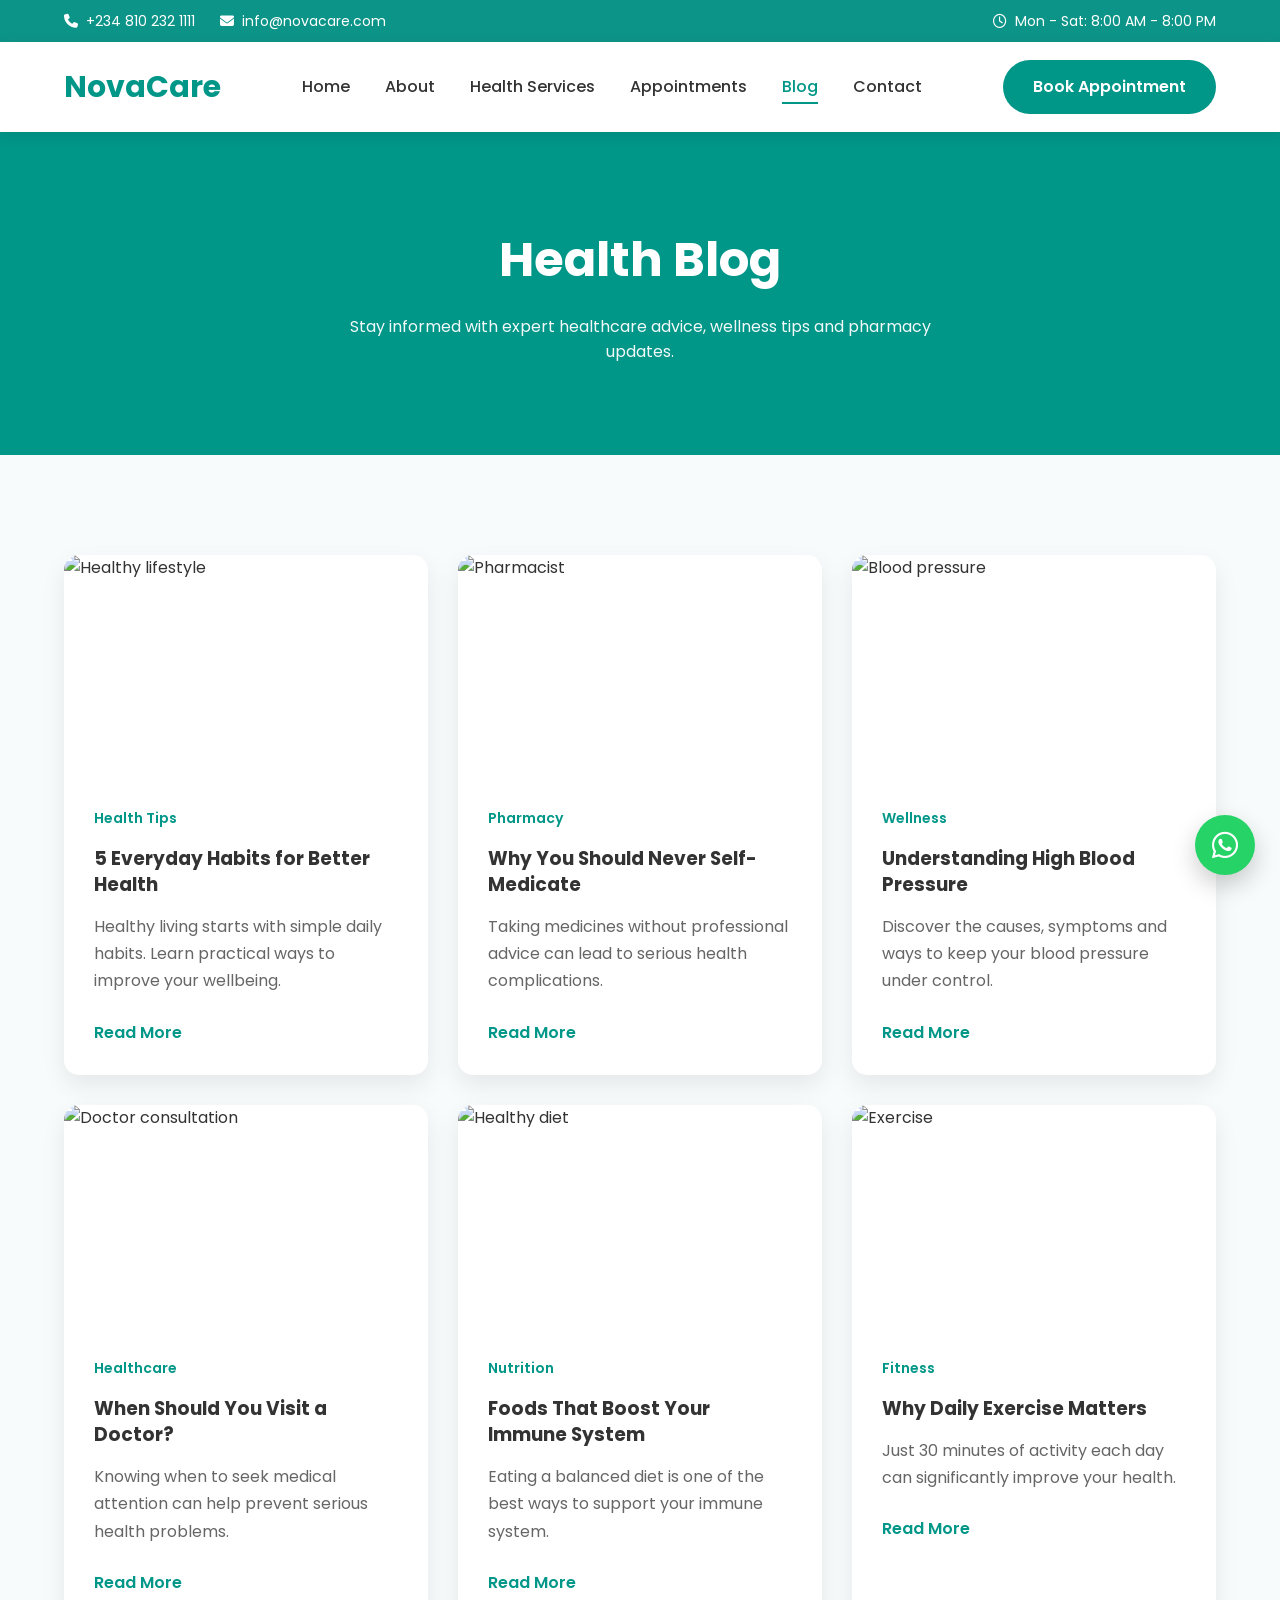
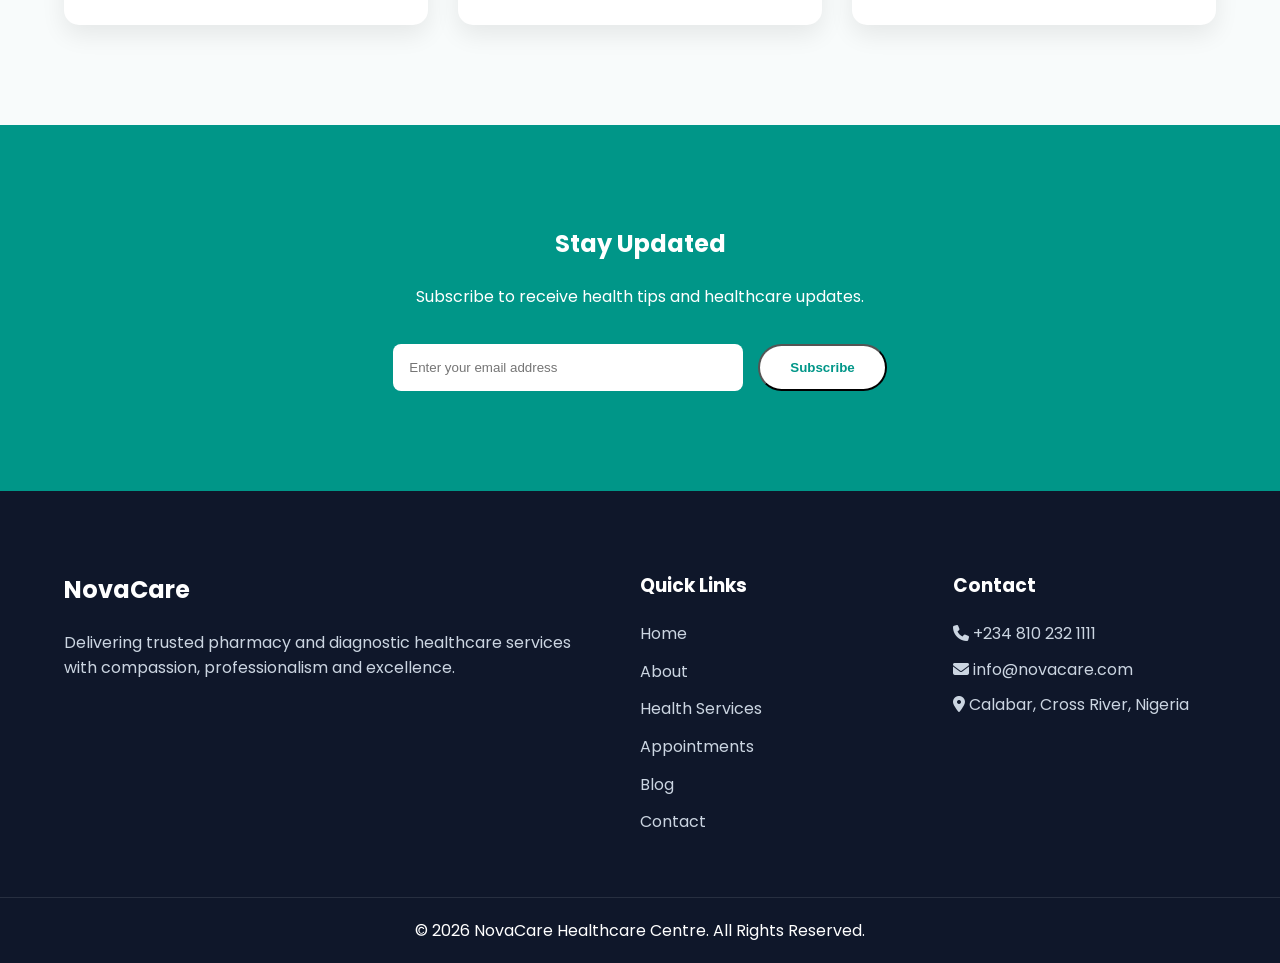
==== blog.html @ 257d9a6b "Complete NovaCare healthcare website" ====
<!DOCTYPE html>
<html lang="en">

<head>

    <meta charset="UTF-8">
    <meta name="viewport" content="width=device-width, initial-scale=1.0">

    <title>Health Blog | NovaCare Healthcare Centre</title>

    <meta name="description"
        content="Health tips, wellness articles and pharmacy updates from NovaCare Healthcare Centre.">

    <link rel="stylesheet" href="css/style.css">

    <link rel="preconnect" href="https://fonts.googleapis.com">

    <link rel="preconnect" href="https://fonts.gstatic.com" crossorigin>
    <link rel="icon" type="image/png" href="img/favicon.png">

    <link
        href="https://fonts.googleapis.com/css2?family=Poppins:wght@300;400;500;600;700&display=swap"
        rel="stylesheet">

    <link rel="stylesheet"
        href="https://cdnjs.cloudflare.com/ajax/libs/font-awesome/6.7.2/css/all.min.css">

</head>

<body>

    <!-- ================= TOP BAR ================= -->

    <div class="top-bar">

        <div class="container">

            <div class="top-left">

                <span>

                    <i class="fa-solid fa-phone"></i>

                    +234 810 232 1111

                </span>

                <span>

                    <i class="fa-solid fa-envelope"></i>

                    info@novacare.com

                </span>

            </div>

            <div class="top-right">

                <span>

                    <i class="fa-regular fa-clock"></i>

                    Mon - Sat: 8:00 AM - 8:00 PM

                </span>

            </div>

        </div>

    </div>

    <!-- ================= HEADER ================= -->

    <header>

        <div class="container">

            <div class="logo">

                NovaCare

            </div>

            <div class="menu-toggle">

                <i class="fa-solid fa-bars"></i>

            </div>

            <nav>

                <ul>

                    <li><a href="index.html">Home</a></li>

                    <li><a href="about.html">About</a></li>

                    <li><a href="services.html">Health Services</a></li>

                    <li><a href="appointment.html">Appointments</a></li>

                    <li><a href="blog.html" class="active">Blog</a></li>

                    <li><a href="contact.html">Contact</a></li>

                </ul>

            </nav>

            <a href="appointment.html" class="btn">

                Book Appointment

            </a>

        </div>

    </header>

    <!-- ================= HERO ================= -->

    <section class="page-hero">

        <div class="container">

            <h1>Health Blog</h1>

            <p>

                Stay informed with expert healthcare advice,
                wellness tips and pharmacy updates.

            </p>

        </div>

    </section>

    <!-- ================= BLOG ================= -->

    <section class="blog-page">

        <div class="container">

            <div class="blog-grid">

                <article class="blog-card">

                    <img src="img/blog1.jpg" alt="Healthy lifestyle">

                    <div class="blog-content">

                        <span>Health Tips</span>

                        <h3>5 Everyday Habits for Better Health</h3>

                        <p>

                            Healthy living starts with simple daily habits.
                            Learn practical ways to improve your wellbeing.

                        </p>

                        <a href="#">Read More</a>

                    </div>

                </article>

                <article class="blog-card">

                    <img src="img/blog2.jpg" alt="Pharmacist">

                    <div class="blog-content">

                        <span>Pharmacy</span>

                        <h3>Why You Should Never Self-Medicate</h3>

                        <p>

                            Taking medicines without professional advice
                            can lead to serious health complications.

                        </p>

                        <a href="#">Read More</a>

                    </div>

                </article>

                <article class="blog-card">

                    <img src="img/blog3.jpg" alt="Blood pressure">

                    <div class="blog-content">

                        <span>Wellness</span>

                        <h3>Understanding High Blood Pressure</h3>

                        <p>

                            Discover the causes, symptoms and ways
                            to keep your blood pressure under control.

                        </p>

                        <a href="#">Read More</a>

                    </div>

                </article>

                <article class="blog-card">

                    <img src="img/blog4.jpg" alt="Doctor consultation">

                    <div class="blog-content">

                        <span>Healthcare</span>

                        <h3>When Should You Visit a Doctor?</h3>

                        <p>

                            Knowing when to seek medical attention can
                            help prevent serious health problems.

                        </p>

                        <a href="#">Read More</a>

                    </div>

                </article>

                <article class="blog-card">

                    <img src="img/blog5.jpg" alt="Healthy diet">

                    <div class="blog-content">

                        <span>Nutrition</span>

                        <h3>Foods That Boost Your Immune System</h3>

                        <p>

                            Eating a balanced diet is one of the best
                            ways to support your immune system.

                        </p>

                        <a href="#">Read More</a>

                    </div>

                </article>

                <article class="blog-card">

                    <img src="img/blog6.jpg" alt="Exercise">

                    <div class="blog-content">

                        <span>Fitness</span>

                        <h3>Why Daily Exercise Matters</h3>

                        <p>

                            Just 30 minutes of activity each day
                            can significantly improve your health.

                        </p>

                        <a href="#">Read More</a>

                    </div>

                </article>

            </div>

        </div>

    </section>

    <!-- ================= NEWSLETTER ================= -->

    <section class="newsletter">

        <div class="container">

            <h2>Stay Updated</h2>

            <p>

                Subscribe to receive health tips and healthcare updates.

            </p>

            <form class="newsletter-form">

                <input
                    type="email"
                    placeholder="Enter your email address">

                <button class="btn">

                    Subscribe

                </button>

            </form>

        </div>

    </section>

        <!-- ================= FOOTER ================= -->

        <footer>

            <div class="container footer-grid">
    
                <div>
    
                    <h2>NovaCare</h2>
    
                    <p>
    
                        Delivering trusted pharmacy and diagnostic healthcare
                        services with compassion, professionalism and excellence.
    
                    </p>
    
                </div>
    
                <div>
    
                    <h3>Quick Links</h3>
    
                    <ul>
    
                        <li><a href="index.html">Home</a></li>
    
                        <li><a href="about.html">About</a></li>
    
                        <li><a href="services.html">Health Services</a></li>
    
                        <li><a href="appointment.html">Appointments</a></li>
    
                        <li><a href="blog.html">Blog</a></li>
    
                        <li><a href="contact.html">Contact</a></li>
    
                    </ul>
    
                </div>
    
                <div>
    
                    <h3>Contact</h3>
    
                    <p>
    
                        <i class="fa-solid fa-phone"></i>
                        +234 810 232 1111
    
                    </p>
    
                    <p>
    
                        <i class="fa-solid fa-envelope"></i>
                        info@novacare.com
    
                    </p>
    
                    <p>
    
                        <i class="fa-solid fa-location-dot"></i>
                        Calabar, Cross River, Nigeria
    
                    </p>
    
                </div>
    
            </div>
    
            <div class="copyright">
    
                <p>
    
                    © 2026 NovaCare Healthcare Centre. All Rights Reserved.
    
                </p>
    
            </div>
    
        </footer>
    
        <!-- ================= WHATSAPP ================= -->
    
        <a href="https://wa.me/2349034292248"
           class="whatsapp-btn"
           target="_blank">
    
            <i class="fa-brands fa-whatsapp"></i>
    
        </a>
    
        <!-- ================= SCROLL TO TOP ================= -->
    
        <button id="scrollTop">
    
            <i class="fa-solid fa-arrow-up"></i>
    
        </button>
    
        <!-- ================= SCRIPTS ================= -->
    
        <script src="js/script.js"></script>
    
    </body>
    
    </html>
---- css/style.css ----
/* ====================================
   GOOGLE FONT
==================================== */
@import url('https://fonts.googleapis.com/css2?family=Poppins:wght@300;400;500;600;700;800&display=swap');

/* ====================================
   RESET
==================================== */

*{
    margin:0;
    padding:0;
    box-sizing:border-box;
}

html{
    scroll-behavior:smooth;
}

body{
    font-family:"Poppins",sans-serif;
    color:#333;
    background:#fff;
    line-height:1.6;
}

img{
    width:100%;
    display:block;
}

a{
    text-decoration:none;
}

ul{
    list-style:none;
}
.menu-toggle{

    display:none;

    font-size:28px;

    cursor:pointer;

}

@media(max-width:992px){

    .menu-toggle{

        display:block;

    }

    nav{

        position:absolute;

        top:100%;

        left:0;

        width:100%;

        background:#fff;

        display:none;

    }

    nav.active{

        display:block;

    }

    nav ul{

        flex-direction:column;

        padding:25px;

    }

}

#scrollTop{

    position:fixed;

    bottom:100px;

    right:25px;

    width:50px;

    height:50px;

    border:none;

    border-radius:50%;

    background:#009688;

    color:#fff;

    font-size:20px;

    cursor:pointer;

    display:none;

    z-index:999;

}
/* ====================================
   REUSABLE
==================================== */

.container{
    width:90%;
    max-width:1200px;
    margin:auto;
}

.btn{
    display:inline-block;
    padding:14px 30px;
    background:#009688;
    color:#fff;
    border-radius:50px;
    font-weight:600;
    transition:.3s;
}

.btn:hover{
    background:#00796b;
}

.btn-outline{
    display:inline-block;
    padding:14px 30px;
    border:2px solid #009688;
    color:#009688;
    border-radius:50px;
    margin-left:15px;
    transition:.3s;
}

.btn-outline:hover{
    background:#009688;
    color:#fff;
}

/* ====================================
   TOP BAR
==================================== */

.top-bar{
    background:#0d9488;
    color:#fff;
    font-size:14px;
    padding:10px 0;
}

.top-bar .container{
    display:flex;
    justify-content:space-between;
    align-items:center;
}


.top-left span,
.top-right span {
    display: flex;
    align-items: center;
    gap: 8px;
}

.top-left {
    display: flex;
    gap: 25px;
}

/* ====================================
   HEADER
==================================== */

header{

    position:sticky;

    top:0;

    left:0;

    width:100%;

    background:#fff;

    z-index:1000;

    box-shadow:0 3px 15px rgba(0,0,0,.08);

}
header .container{
    display:flex;
    justify-content:space-between;
    align-items:center;
    padding:18px 0;
}

.logo{
    font-size:30px;
    font-weight:700;
    color:#009688;
}

nav ul{
    display:flex;
    gap:35px;
}

nav a{
    color:#333;
    font-weight:500;
    transition:.3s;
}

nav a:hover{
    color:#009688;
}

nav a.active{

    color:#009688;
    
    }
    
    nav a{
    
    position:relative;
    
    }
    
    nav a::after{
    
    content:"";
    
    position:absolute;
    
    left:0;
    
    bottom:-6px;
    
    width:0;
    
    height:2px;
    
    background:#009688;
    
    transition:.3s;
    
    }
    
    nav a:hover::after,
    
    nav a.active::after{
    
    width:100%;
    
    }

/* ====================================
   HERO
==================================== */

.hero{
    padding:80px 0;
    background:#f7fcfb;
}

.hero-content{
    display:grid;
    grid-template-columns:1fr 1fr;
    gap:60px;
    align-items:center;
}

.small-title{
    color:#009688;
    font-weight:600;
    margin-bottom:15px;
}

.hero h1{
    font-size:55px;
    line-height:1.2;
    margin-bottom:20px;
}

.hero p{
    color:#666;
    margin-bottom:35px;
}

.hero-buttons{
    display:flex;
    align-items:center;
    flex-wrap:wrap;
}

.hero-image img{
    border-radius:20px;
    box-shadow:0 15px 35px rgba(0,0,0,.15);
}



.fade{
    opacity:0;
    transform:translateY(60px);
    transition:.8s ease;
}

.fade.show{
    opacity:1;

}
/* ==========================
   MEDICINE ENQUIRY
========================== */

.medicine-enquiry{

    padding:100px 0;

    background:#ffffff;

}

.enquiry-content{

    display:grid;

    grid-template-columns:1fr 1fr;

    gap:60px;

    align-items:center;

}

.enquiry-text span{

    color:#009688;

    font-weight:600;

}

.enquiry-text h2{

    font-size:42px;

    margin:20px 0;

}

.enquiry-text p{

    color:#666;

    margin-bottom:30px;

}

.enquiry-text ul{

    display:flex;

    flex-direction:column;

    gap:15px;

}

.enquiry-form{

    background:#fff;

    padding:40px;

    border-radius:20px;

    box-shadow:0 15px 35px rgba(0,0,0,.08);

}

.enquiry-form form{

    display:flex;

    flex-direction:column;

    gap:20px;

}

.enquiry-form input{

    padding:16px;

    border:1px solid #ddd;

    border-radius:10px;

    font-size:16px;

    outline:none;

    transition:.3s;

}

.enquiry-form input:focus{

    border-color:#009688;

}

.upload-box{

    border:2px dashed #009688;

    padding:20px;

    border-radius:12px;

    text-align:center;

    color:#009688;

    cursor:pointer;

    transition:.3s;

}

.upload-box:hover{

    background:#f3fffd;

}

.upload-box i{

    display:block;

    font-size:32px;

    margin-bottom:12px;

}

.enquiry-form .btn{

    width:100%;

    border:none;

    cursor:pointer;

}

/* ==========================
   FEATURED PRODUCTS
========================== */

.featured-products{

    padding:100px 0;

    background:#f8fbfb;

}

.products-grid{

    display:grid;

    grid-template-columns:repeat(3,1fr);

    gap:30px;

}

.product-card{

    background:#fff;

    border-radius:18px;

    overflow:hidden;

    box-shadow:0 10px 25px rgba(0,0,0,.08);

    transition:.35s;

}

.product-card:hover{

    transform:translateY(-10px);

    box-shadow:0 18px 40px rgba(0,0,0,.15);

}

.product-card img{

    width:100%;

    height:240px;

    object-fit:cover;

}

.product-info{

    padding:25px;

}

.category{

    display:inline-block;

    background:#e6f7f5;

    color:#009688;

    padding:6px 12px;

    border-radius:30px;

    font-size:13px;

    font-weight:600;

    margin-bottom:15px;

}

.product-info h3{

    margin-bottom:10px;

}

.product-info p{

    color:#666;

    margin-bottom:25px;

}

.product-bottom{

    display:flex;

    justify-content:space-between;

    align-items:center;

}

.product-bottom h4{

    color:#009688;

    font-size:22px;

}

.btn-small{

    background:#009688;

    color:#fff;

    padding:10px 20px;

    border-radius:30px;

    font-weight:600;

    transition:.3s;

}

.btn-small:hover{

    background:#00796b;

}

/* ==========================
   TEAM
========================== */

.team{

    padding:100px 0;

    background:#ffffff;

}

.team-grid{

    display:grid;

    grid-template-columns:repeat(3,1fr);

    gap:30px;

}

.team-card{

    background:#fff;

    border-radius:18px;

    overflow:hidden;

    text-align:center;

    box-shadow:0 10px 25px rgba(0,0,0,.08);

    transition:.4s;

}

.team-card:hover{

    transform:translateY(-10px);

    box-shadow:0 20px 40px rgba(0,0,0,.15);

}

.team-card img{

    width:100%;

    height:320px;

    object-fit:cover;

}

.team-content{

    padding:30px;

}

.team-content h3{

    margin-bottom:8px;

    font-size:24px;

}

.team-content span{

    display:block;

    color:#009688;

    font-weight:600;

    margin-bottom:18px;

}

.team-content p{

    color:#666;

    margin-bottom:25px;

}

.team-social{

    display:flex;

    justify-content:center;

    gap:15px;

}

.team-social a{

    width:42px;

    height:42px;

    background:#f3f8f8;

    color:#009688;

    border-radius:50%;

    display:flex;

    justify-content:center;

    align-items:center;

    transition:.3s;

}

.team-social a:hover{

    background:#009688;

    color:#fff;

}
/* ==========================
   SECTION TITLE
========================== */

.section-title{
    text-align:center;
    margin-bottom:60px;
}

.section-title h2{
    font-size:40px;
    margin-bottom:15px;
}

.section-title p{
    max-width:700px;
    margin:auto;
    color:#666;
}

/* ==========================
   QUICK SERVICES
========================== */

.quick-services{
    padding:100px 0;
}

.services-grid{
    display:grid;
    grid-template-columns:repeat(4,1fr);
    gap:30px;
}

.service-card{
    background:#fff;
    padding:35px;
    border-radius:15px;
    box-shadow:0 10px 25px rgba(0,0,0,.08);
    text-align:center;
    transition:.3s;
}

.service-card:hover{
    transform:translateY(-10px);
}

.service-icon{
    font-size:45px;
    margin-bottom:20px;
}

.service-card h3{
    margin-bottom:15px;
}

.service-card p{
    color:#666;
}

/* ==========================
   ABOUT
========================== */

.about{
    padding:80px 0;
    background:#f8fbfb;
}

.about-content{
    display:grid;
    grid-template-columns:1fr 1fr;
    gap:60px;
    align-items:center;
}



.about-text span{
    color:#009688;
    font-weight:600;
}

.about-text h2{
    font-size:40px;
    margin:20px 0;
}

.about-text p{
    color:#666;
    margin-bottom:25px;
}

.about-text ul{
    margin-bottom:35px;
}

.about-text li{
    margin-bottom:12px;
}
.about-image img{
    width:100%;
    height:450px;
    object-fit:cover;
    border-radius:20px;
}

/* ==========================
   WHY US
========================== */

.why-us{
    padding:100px 0;
}

.why-grid{
    display:grid;
    grid-template-columns:repeat(4,1fr);
    gap:30px;
}

.why-card{
    padding:35px;
    border-radius:15px;
    text-align:center;
    background:#009688;
    color:#fff;
}

.why-card h3{
    margin-bottom:15px;
}

/* ==========================
   STATS
========================== */

.stats{

    background:#009688;

    padding:90px 0;

}

.stats-grid{

    display:grid;

    grid-template-columns:repeat(4,1fr);

    gap:30px;

}

.stat-card{

    text-align:center;

    color:#fff;

}

.stat-card h2{

    font-size:55px;

    font-weight:700;

    margin-bottom:10px;

}

.stat-card p{

    font-size:18px;

    opacity:.9;

}

/* ==========================
   CTA
========================== */

.cta{

    padding:100px 0;

    text-align:center;

    background:#f5f9f9;

}

.cta h2{

    font-size:42px;

    margin-bottom:20px;

}

.cta p{

    max-width:700px;

    margin:0 auto 35px;

    color:#666;


}

/* ==========================
   TESTIMONIALS
========================== */

.testimonials{

    padding:100px 0;

    background:#fff;

}

.testimonial-grid{

    display:grid;

    grid-template-columns:repeat(3,1fr);

    gap:30px;

}

.testimonial-card{

    background:#fff;

    padding:35px;

    border-radius:15px;

    box-shadow:0 10px 25px rgba(0,0,0,.08);

    transition:.3s;

}

.testimonial-card:hover{

    transform:translateY(-8px);

}

.stars{

    color:#f4b400;

    font-size:20px;

    margin-bottom:20px;

}

.testimonial-card p{

    color:#666;

    margin-bottom:30px;

}

.patient{

    display:flex;

    align-items:center;

    gap:15px;

}

.patient img{

    width:60px;

    height:60px;

    border-radius:50%;

    object-fit:cover;

}

.patient h4{

    margin-bottom:4px;

}

.patient span{

    color:#888;

    font-size:14px;

}

/* ==========================
   BLOG
========================== */

.blog{

    padding:100px 0;

    background:#f8fbfb;

}

.blog-grid{

    display:grid;

    grid-template-columns:repeat(3,1fr);

    gap:30px;

}

.blog-card{

    background:#fff;

    border-radius:15px;

    overflow:hidden;

    box-shadow:0 10px 25px rgba(0,0,0,.08);

    transition:.3s;

}

.blog-card:hover{

    transform:translateY(-10px);

}

.blog-card img{

    width:100%;

    height:230px;

    object-fit:cover;

}

.blog-content{

    padding:25px;

}

.blog-content span{

    color:#009688;

    font-size:14px;

    font-weight:600;

}

.blog-content h3{

    margin:15px 0;

    line-height:1.4;

}

.blog-content p{

    color:#666;

    margin-bottom:20px;

}

.blog-content a{

    color:#009688;

    font-weight:600;

}

.blog-content a:hover{

    text-decoration:underline;

}

/* ==========================
   FAQ
========================== */

.faq{

    padding:100px 0;

}

.faq-container{

    max-width:850px;

    margin:auto;

}

.faq-item{

    margin-bottom:20px;

    border-radius:10px;

    overflow:hidden;

    box-shadow:0 5px 15px rgba(0,0,0,.08);

}

.faq-question{

    width:100%;

    border:none;

    background:#fff;

    padding:22px 25px;

    display:flex;

    justify-content:space-between;

    align-items:center;

    cursor:pointer;

    font-size:18px;

    font-weight:600;

}

.faq-question span{

    font-size:28px;

    color:#009688;

    transition:.3s;

}

.faq-answer{

    background:#f8fbfb;

    max-height:0;

    overflow:hidden;

    transition:max-height .35s ease;

}

.faq-answer p{

    padding:25px;

    color:#666;

}

/* ==========================
   CONTACT
========================== */

.contact-section{

    padding:100px 0;

    background:#f8fbfb;

}

.contact-grid{

    display:grid;

    grid-template-columns:1fr 1.2fr;

    gap:40px;

    align-items:stretch;

}

.contact-info{

    display:grid;

    gap:20px;

}

.contact-card{

    background:#fff;

    padding:25px;

    border-radius:15px;

    box-shadow:0 10px 25px rgba(0,0,0,.08);

}

.contact-card h3{

    margin-bottom:10px;

    color:#009688;

}

.contact-card p{

    color:#666;

}

.contact-map iframe{

    width:100%;

    height:100%;

    min-height:500px;

    border:none;

    border-radius:15px;

    box-shadow:0 10px 25px rgba(0,0,0,.08);

}

/* ==========================
   WHATSAPP BUTTON
========================== */

.whatsapp-btn{

    position:fixed;

    right:25px;

    bottom:25px;

    width:60px;

    height:60px;

    background:#25D366;

    color:#fff;

    border-radius:50%;

    display:flex;

    align-items:center;

    justify-content:center;

    font-size:30px;

    box-shadow:0 10px 25px rgba(0,0,0,.2);

    transition:.3s;

    z-index:1000;

}
.service-card,
.blog-card,
.testimonial-card,
.contact-card{

transition:.4s;

}

.service-card:hover,
.blog-card:hover,
.testimonial-card:hover,
.contact-card:hover{

transform:translateY(-12px);

box-shadow:0 20px 45px rgba(0,0,0,.15);

}
.whatsapp-btn:hover{

    transform:scale(1.1);

}

/* ==========================
   ABOUT PAGE
========================== */

.about-page{

    padding:100px 0;

}

.about-grid{

    display:grid;

    grid-template-columns:1fr 1fr;

    gap:60px;

    align-items:center;

}

.about-image img{

    width:100%;

    border-radius:20px;

}

.section-tag{

    color:#009688;

    font-weight:600;

    text-transform:uppercase;

    letter-spacing:1px;

}

.about-content h2{

    margin:15px 0 20px;

}

.about-content p{

    margin-bottom:20px;

    color:#666;

    line-height:1.8;

}

/* Mission */

.mission-vision{

    padding:100px 0;

    background:#f8fbfb;

}

.mission-grid{

    display:grid;

    grid-template-columns:repeat(auto-fit,minmax(300px,1fr));

    gap:30px;

}

.mission-card{

    background:#fff;

    padding:40px;

    text-align:center;

    border-radius:15px;

    box-shadow:0 10px 25px rgba(0,0,0,.08);

}

.mission-card i{

    font-size:45px;

    color:#009688;

    margin-bottom:20px;

}

/* Why Us */

.why-us{

    padding:100px 0;

}

.section-description{

    text-align:center;

    max-width:700px;

    margin:20px auto 60px;

    color:#666;

}

/* Team */

.team-section{

    padding:100px 0;

    background:#f8fbfb;

}

.team-grid{

    display:grid;

    grid-template-columns:repeat(auto-fit,minmax(250px,1fr));

    gap:30px;

}

.team-card{

    background:#fff;

    border-radius:15px;

    overflow:hidden;

    text-align:center;

    box-shadow:0 10px 25px rgba(0,0,0,.08);

    transition:.3s;

}

.team-card:hover{

    transform:translateY(-8px);

}

.team-card img{

    width:100%;

    height:300px;

    object-fit:cover;

}

.team-card h3{

    margin:20px 0 10px;

}

.team-card p{

    color:#666;

    margin-bottom:25px;

}

@media(max-width:768px){

    .about-grid{

        grid-template-columns:1fr;

    }

}

#scrollTop{
    position:fixed;
    bottom:25px;
    right:25px;

    width:55px;
    height:55px;

    border:none;
    border-radius:50%;

    background:#009688;
    color:#fff;

    display:none;

    justify-content:center;
    align-items:center;

    cursor:pointer;

    font-size:20px;

    box-shadow:0 10px 25px rgba(0,0,0,.2);

    z-index:1000;

    transition:.3s;
}

#scrollTop:hover{
    transform:translateY(-5px);
    background:#00796b;
}

#scrollTop i{
    line-height:1;
}

/* ==========================
   PAGE HERO
========================== */

.page-hero{
    background:#009688;
    color:#fff;
    padding:90px 0;
    text-align:center;
}

.page-hero h1{
    font-size:48px;
    margin-bottom:15px;
}

.page-hero p{
    max-width:650px;
    margin:auto;
    opacity:.95;
}

/* ==========================
   APPOINTMENT
========================== */

.appointment-section{
    padding:100px 0;
    background:#f8fbfb;
}

.appointment-grid{
    display:grid;
    grid-template-columns:2fr 1fr;
    gap:40px;
}

.appointment-form,
.info-card{
    background:#fff;
    padding:35px;
    border-radius:15px;
    box-shadow:0 10px 25px rgba(0,0,0,.08);
}

.appointment-form h2{
    margin-bottom:30px;
}

.form-group{
    display:flex;
    flex-direction:column;
    margin-bottom:20px;
}

.form-group label{
    margin-bottom:8px;
    font-weight:600;
}

.form-group input,
.form-group select,
.form-group textarea{
    width:100%;
    padding:15px;
    border:1px solid #ddd;
    border-radius:10px;
    font-family:inherit;
    font-size:16px;
}

.form-group textarea{
    resize:vertical;
}

.form-row{
    display:grid;
    grid-template-columns:1fr 1fr;
    gap:20px;
}

.appointment-info{
    display:flex;
    flex-direction:column;
    gap:30px;
}

.info-card h3{
    margin-bottom:20px;
    color:#009688;
}

.info-card p{
    color:#666;
    margin-bottom:5px;
}

.info-card .btn{
    margin-top:20px;
    display:inline-block;
}

/* ==========================
   CONTACT PAGE
========================== */

.contact-page{

    padding:100px 0;

    background:#f8fbfb;

}

.contact-page-grid{

    display:grid;

    grid-template-columns:2fr 1fr;

    gap:40px;

}

.contact-form,
.contact-details{

    background:#fff;

    padding:35px;

    border-radius:15px;

    box-shadow:0 10px 25px rgba(0,0,0,.08);

}

.contact-form h2{

    margin-bottom:30px;

}

.contact-details{

    display:flex;

    flex-direction:column;

    gap:20px;

}

.contact-details .btn{

    margin-top:10px;

    text-align:center;

}

.contact-map-section iframe{

    width:100%;

    height:500px;

    border:none;

}

/* ==========================
   PRESCRIPTION CTA
========================== */

.prescription-section{

    padding:100px 0;

    background:#009688;

}

.prescription-box{

    max-width:850px;

    margin:auto;

    text-align:center;

    color:#fff;

}

.prescription-box h2{

    font-size:42px;

    margin-bottom:20px;

}

.prescription-box p{

    font-size:18px;

    margin-bottom:40px;

    opacity:.95;

}

.prescription-buttons{

    display:flex;

    justify-content:center;

    gap:20px;

    flex-wrap:wrap;

}

.prescription-buttons .btn{

    background:#fff;

    color:#009688;

}

.prescription-buttons .btn:hover{

    background:#f2f2f2;

}

.prescription-buttons .btn-outline{

    border:2px solid #fff;

    color:#fff;

}

.prescription-buttons .btn-outline:hover{

    background:#fff;

    color:#009688;

}

/* ==========================
   MEDICINES PAGE
========================== */

.medicine-section{

    padding:100px 0;

    background:#f8fbfb;

}

.medicine-search{

    max-width:600px;

    margin:0 auto 40px;

}

.medicine-search input{

    width:100%;

    padding:16px 20px;

    font-size:16px;

    border:2px solid #ddd;

    border-radius:12px;

    outline:none;

    transition:.3s;

}

.medicine-search input:focus{

    border-color:#009688;

    box-shadow:0 0 10px rgba(0,150,136,.2);

}

.table-wrapper{

    overflow-x:auto;

    background:#fff;

    border-radius:15px;

    box-shadow:0 10px 25px rgba(0,0,0,.08);

}

#medicineTable{

    width:100%;

    border-collapse:collapse;

}

#medicineTable th{

    background:#009688;

    color:#fff;

    padding:18px;

    text-align:left;

}

#medicineTable td{

    padding:18px;

    border-bottom:1px solid #eee;

}

#medicineTable tbody tr{

    transition:.3s;

}

#medicineTable tbody tr:hover{

    background:#f5fffd;

}

.stock{

    display:inline-block;

    padding:8px 14px;

    border-radius:50px;

    font-size:14px;

    font-weight:600;

}

.available{

    background:#dff7e5;

    color:#1b7f3a;

}

.low{

    background:#fff4d6;

    color:#b78103;

}

.unavailable{

    background:#ffe3e3;

    color:#c92a2a;

}

/* ==========================
   MEDICINE CTA
========================== */

.medicine-cta{

    margin-top:70px;

    padding:60px;

    background:#009688;

    color:#fff;

    border-radius:20px;

    text-align:center;

}

.medicine-cta h2{

    font-size:36px;

    margin-bottom:20px;

}

.medicine-cta p{

    max-width:650px;

    margin:0 auto 35px;

    opacity:.95;

}

.medicine-cta .btn{

    background:#fff;

    color:#009688;

}

.medicine-cta .btn:hover{

    background:#f2f2f2;

}

/* ==========================
   BLOG PAGE
========================== */

.blog-page{

    padding:100px 0;

    background:#f8fbfb;

}

.blog-grid{

    display:grid;

    grid-template-columns:repeat(auto-fit,minmax(320px,1fr));

    gap:30px;

}

.blog-card{

    background:#fff;

    border-radius:15px;

    overflow:hidden;

    box-shadow:0 10px 25px rgba(0,0,0,.08);

    transition:.3s;

}

.blog-card:hover{

    transform:translateY(-8px);

}

.blog-card img{

    width:100%;

    height:220px;

    object-fit:cover;

}

.blog-content{

    padding:30px;

}

.blog-content span{

    color:#009688;

    font-weight:600;

    font-size:14px;

}

.blog-content h3{

    margin:15px 0;

}

.blog-content p{

    color:#666;

    margin-bottom:25px;

    line-height:1.7;

}

.blog-content a{

    color:#009688;

    font-weight:600;

    text-decoration:none;

}

/* ==========================
   NEWSLETTER
========================== */

.newsletter{

    padding:100px 0;

    background:#009688;

    color:#fff;

    text-align:center;

}

.newsletter h2{

    margin-bottom:20px;

}

.newsletter p{

    margin-bottom:35px;

}

.newsletter-form{

    display:flex;

    justify-content:center;

    gap:15px;

    flex-wrap:wrap;

}

.newsletter-form input{

    width:350px;

    max-width:100%;

    padding:16px;

    border:none;

    border-radius:8px;

    outline:none;

}

.newsletter .btn{

    background:#fff;

    color:#009688;

}

.newsletter .btn:hover{

    background:#f2f2f2;

}

@media(max-width:768px){

    .newsletter-form{

        flex-direction:column;

        align-items:center;

    }

}

/* ==========================
   RESPONSIVE
========================== */

@media(max-width:768px){

    .medicine-section{

        padding:70px 0;

    }

    #medicineTable{

        min-width:600px;

    }

    .medicine-cta{

        padding:40px 25px;

    }

    .medicine-cta h2{

        font-size:28px;

    }

}

@media(max-width:768px){

    .prescription-box h2{

        font-size:32px;

    }

    .prescription-buttons{

        flex-direction:column;

        align-items:center;

    }

}

/* ==========================
   MOBILE
========================== */

@media(max-width:768px){

    .contact-page-grid{

        grid-template-columns:1fr;

    }

}

/* ==========================
   RESPONSIVE
========================== */

@media(max-width:768px){

    .appointment-grid{
        grid-template-columns:1fr;
    }

    .form-row{
        grid-template-columns:1fr;
    }

    .page-hero h1{
        font-size:36px;
    }

}

/* ==========================
   FOOTER
========================== */

footer{

    background:#0f172a;

    color:#fff;

    padding-top:80px;

}

.footer-grid{

    display:grid;

    grid-template-columns:2fr 1fr 1fr;

    gap:50px;

    padding-bottom:50px;

}

.footer-grid h2,
.footer-grid h3{

    margin-bottom:20px;

}

.footer-grid p{

    color:#cbd5e1;

    margin-bottom:10px;

}

.footer-grid ul li{

    margin-bottom:12px;

}

.footer-grid a{

    color:#cbd5e1;

}

.footer-grid a:hover{

    color:#fff;

}

.copyright{

    text-align:center;

    padding:20px;

    border-top:1px solid rgba(255,255,255,.1);

}
.menu-toggle i{
    transition: transform .35s ease;
}

.menu-toggle i.rotate{
    transform: rotate(180deg);
}
/* ==========================
   RESPONSIVE
========================== */

@media (max-width: 992px) {

    /* Navigation */

    .menu-toggle{
        display:block;
    }

    nav{
        position:absolute;
        top:100%;
        left:0;
        width:100%;
        background:#fff;
        display:none;
        box-shadow:0 10px 20px rgba(0,0,0,.08);
    }

    nav.active{
        display:block;
    }

    nav ul{
        flex-direction:column;
        padding:20px;
        gap:20px;
    }

    header .btn{
        display:none;
    }

    /* Hero */

    .hero-content{
        grid-template-columns:1fr;
        text-align:center;
        gap:50px;
    }

    .hero-buttons{
        justify-content:center;
    }

    /* Sections */

    .services-grid,
    .why-grid,
    .about-content,
    .testimonial-grid,
    .blog-grid,
    .contact-grid{
        grid-template-columns:1fr 1fr;
    }

    .stats-grid{
        grid-template-columns:repeat(2,1fr);
    }
    .footer-grid{
        grid-template-columns:1fr;
        text-align:center;
    }
    .products-grid{

        grid-template-columns:repeat(2,1fr);
    
    }
    .team-grid{

        grid-template-columns:repeat(2,1fr);

    }

}

@media (max-width:768px){

    /* Top bar */

    .top-bar .container{
        flex-direction:column;
        gap:10px;
        text-align:center;
    }

    .top-left{
        flex-direction:column;
        gap:8px;
    }

    /* Headings */

    .section-title h2,
    .about-text h2,
    .hero h1{
        font-size:32px;
    }

    /* Hero */

    .hero{
        padding:60px 0;
    }

    .hero-buttons{
        flex-direction:column;
        align-items:center;
        gap:15px;
    }

    .btn,
    .btn-outline{
        width:100%;
        max-width:320px;
        margin:0;
        text-align:center;
    }

    /* All grids become one column */

    .services-grid,
    .why-grid,
    .about-content,
    .stats-grid,
    .testimonial-grid,
    .blog-grid,
    .contact-grid{
        grid-template-columns:1fr;
    }

    /* Images */

    .hero-image img,
    .about-image img,
    .blog-card img{
        width:100%;
        height:auto;
    }

    .contact-map iframe{
        min-height:300px;
    }

    .enquiry-content{

        grid-template-columns:1fr;
    
    }
    
    .enquiry-text{
    
        text-align:center;
    
    }
    
    .enquiry-text h2{
    
        font-size:32px;
    
    }
    .products-grid{

        grid-template-columns:1fr;
    
    }
    .team-grid{

        grid-template-columns:1fr;

    }

}
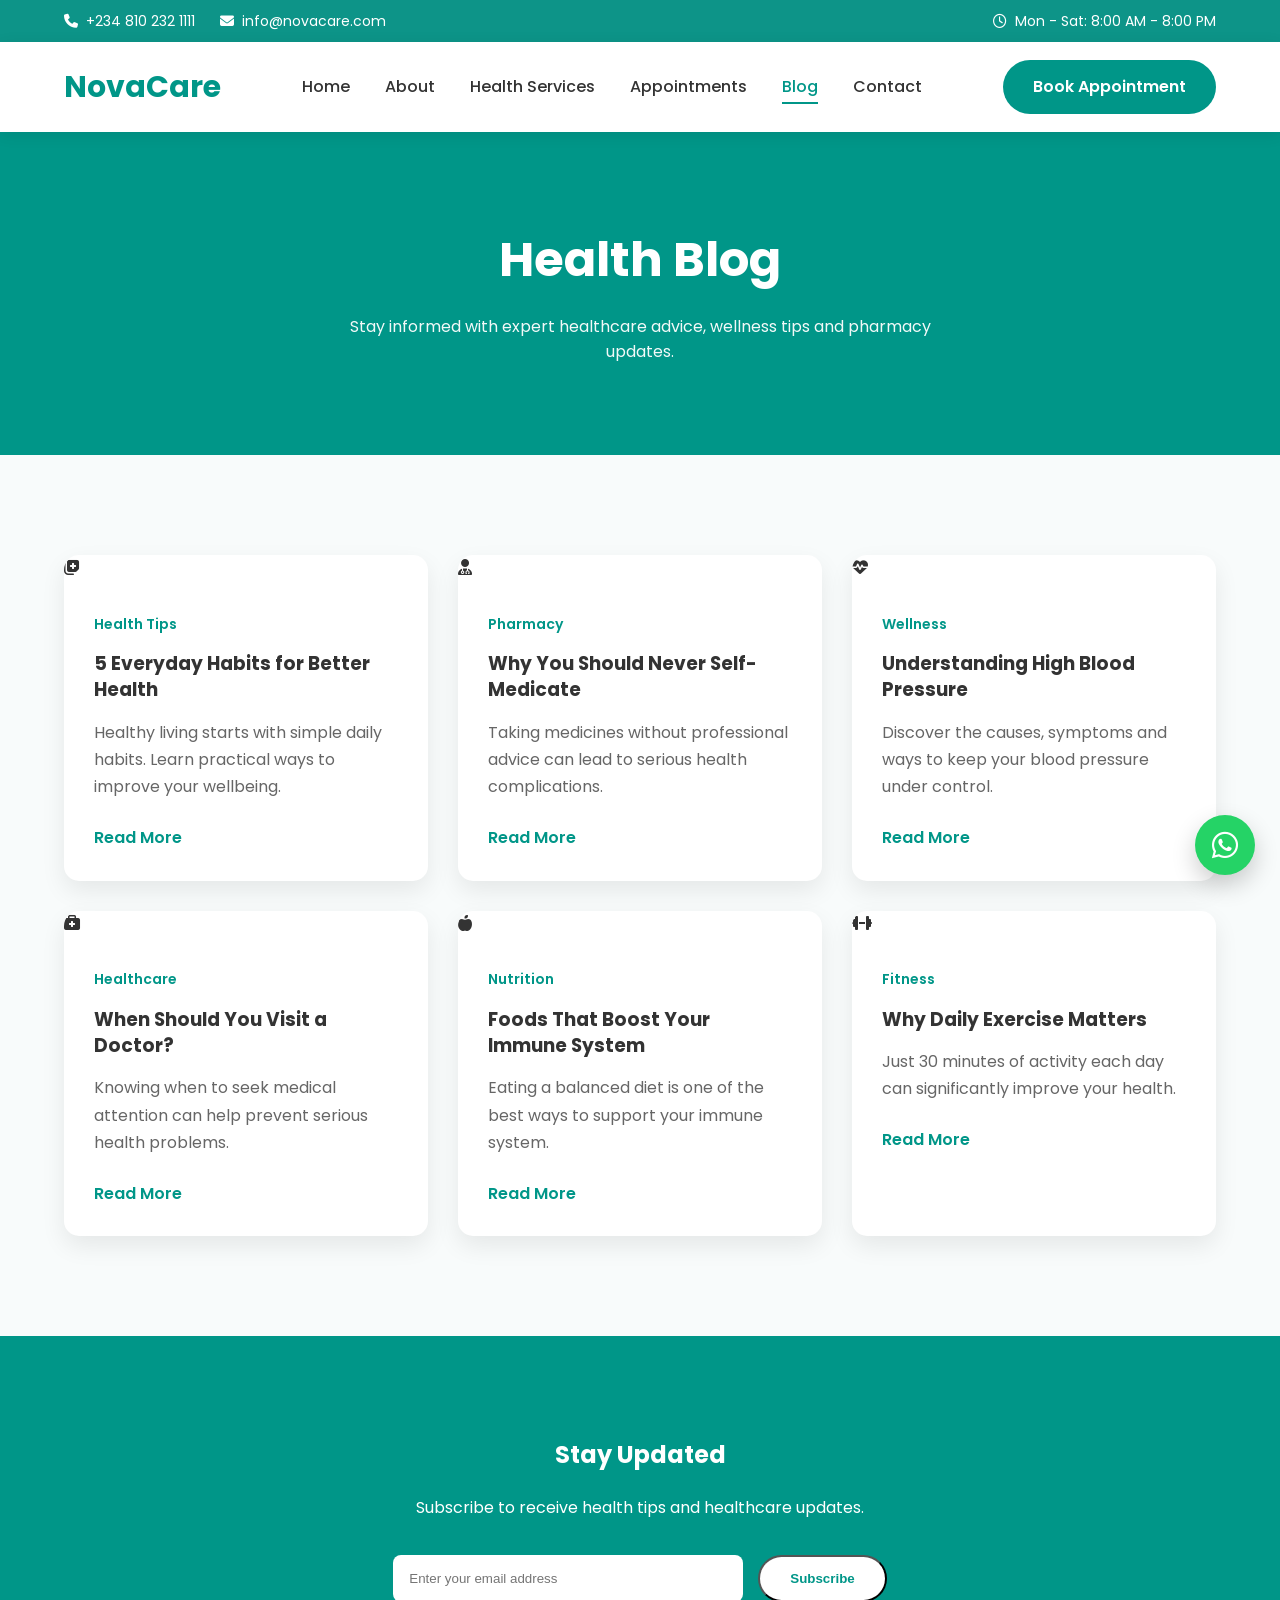
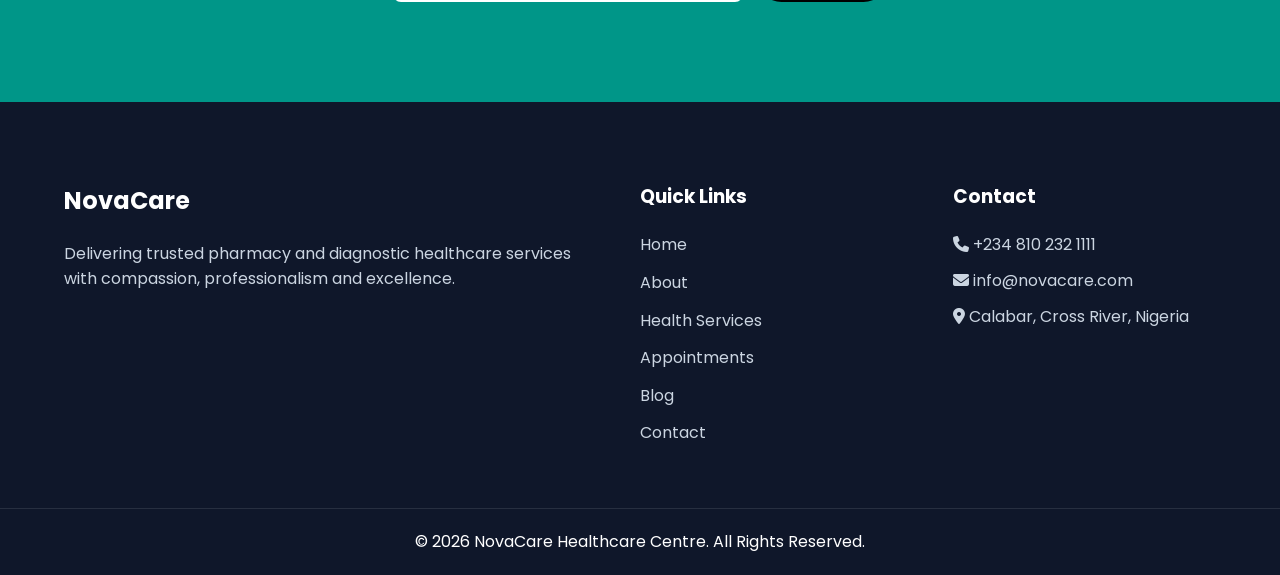
==== commit a3645905: "updated icons" ====
--- a/blog.html
+++ b/blog.html
@@ -148,7 +148,11 @@
 
                 <article class="blog-card">
 
-                    <img src="img/blog1.jpg" alt="Healthy lifestyle">
+                    
+
+                    <i class="fa-solid fa-notes-medical"></i>
+
+                    
 
                     <div class="blog-content">
 
@@ -171,8 +175,7 @@
 
                 <article class="blog-card">
 
-                    <img src="img/blog2.jpg" alt="Pharmacist">
-
+                   <i class="fa-solid fa-user-doctor"></i>
                     <div class="blog-content">
 
                         <span>Pharmacy</span>
@@ -194,7 +197,7 @@
 
                 <article class="blog-card">
 
-                    <img src="img/blog3.jpg" alt="Blood pressure">
+                    <i class="fa-solid fa-heart-pulse"></i>
 
                     <div class="blog-content">
 
@@ -217,7 +220,7 @@
 
                 <article class="blog-card">
 
-                    <img src="img/blog4.jpg" alt="Doctor consultation">
+                    <i class="fa-solid fa-briefcase-medical"></i>
 
                     <div class="blog-content">
 
@@ -240,7 +243,7 @@
 
                 <article class="blog-card">
 
-                    <img src="img/blog5.jpg" alt="Healthy diet">
+                    <i class="fa-solid fa-apple-whole"></i>
 
                     <div class="blog-content">
 
@@ -263,7 +266,7 @@
 
                 <article class="blog-card">
 
-                    <img src="img/blog6.jpg" alt="Exercise">
+                    <i class="fa-solid fa-dumbbell"></i>
 
                     <div class="blog-content">
 
